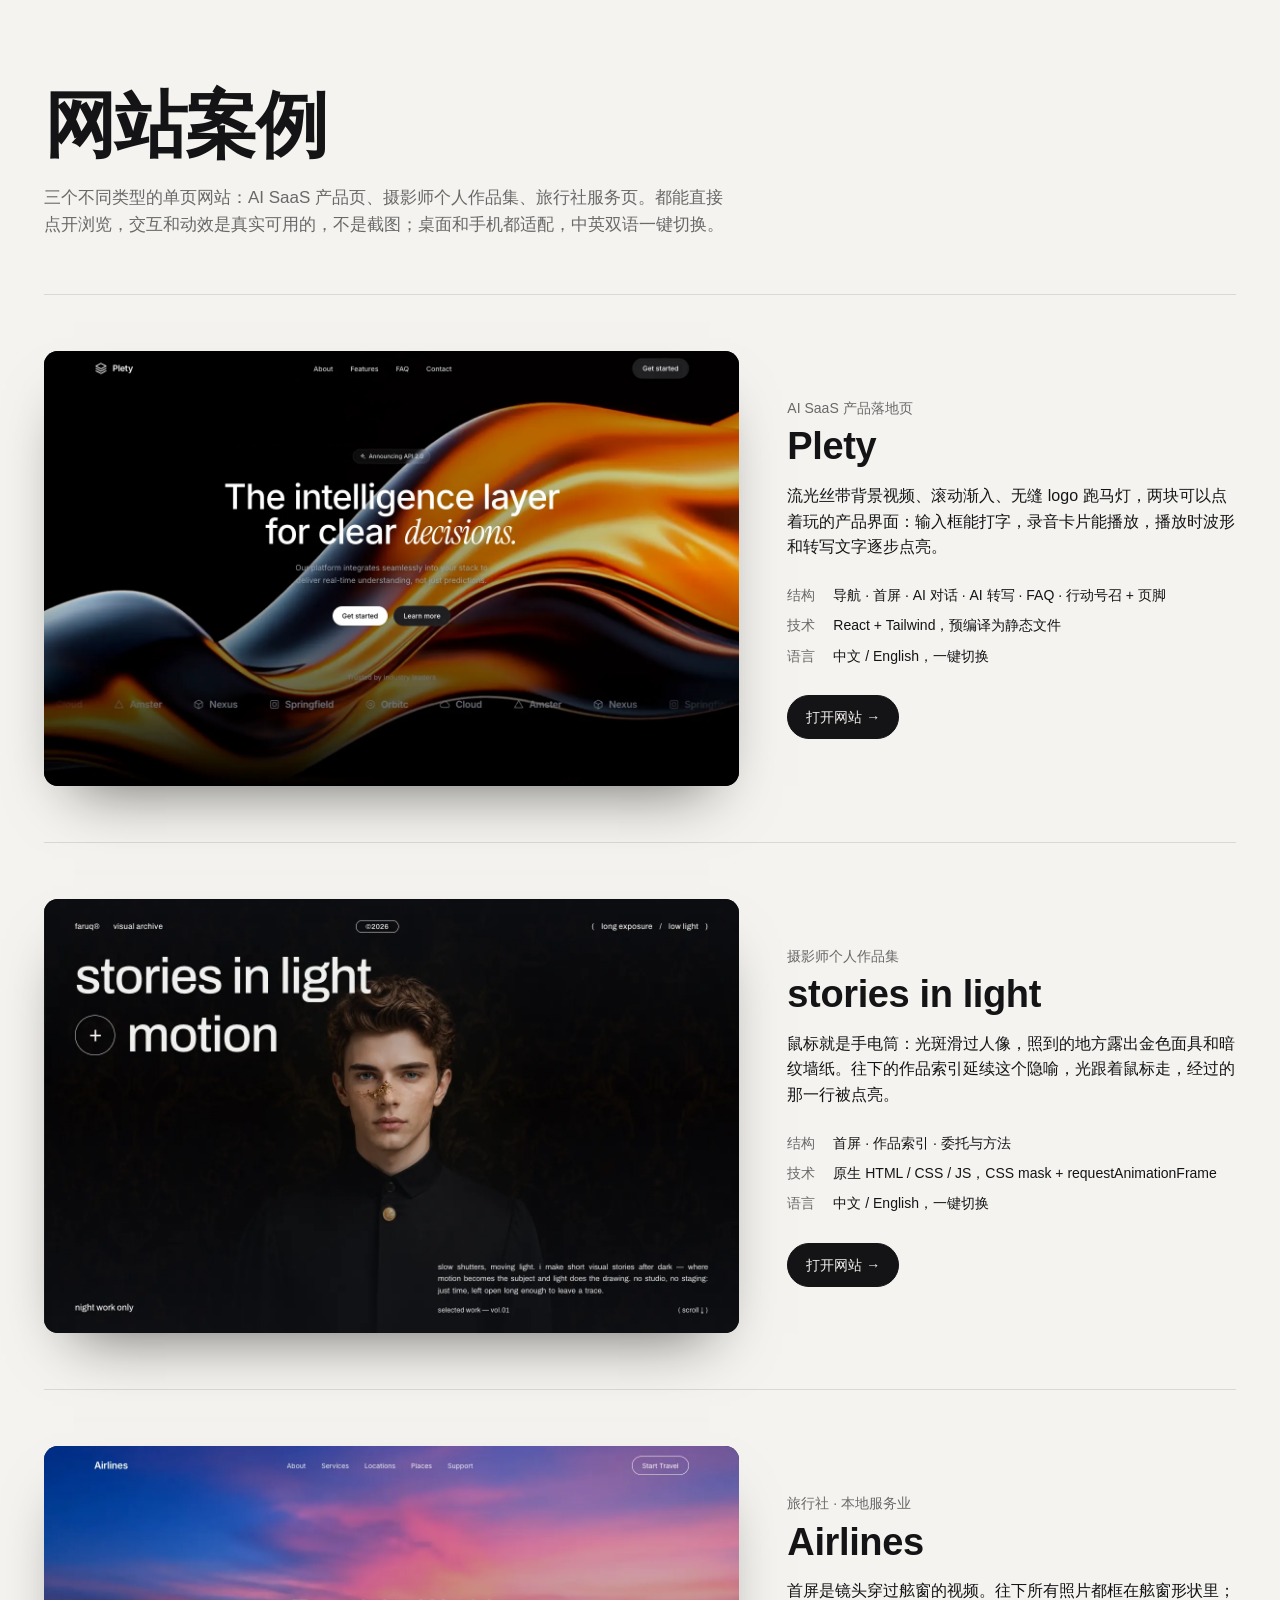
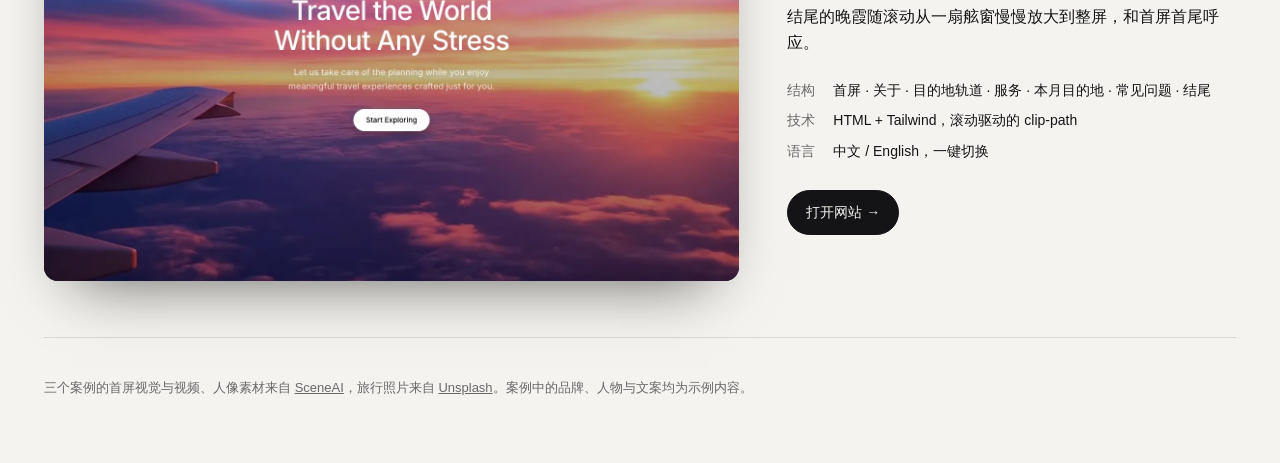
==== index.html @ 075b066f "发布网站案例：Plety / stories in light / Airlines（中英双语） Co-Authored-By: Claude Opus 5.5 <noreply@anthropic." ====
<!doctype html>
<html lang="zh-CN">
<head>
  <meta charset="utf-8" />
  <meta name="viewport" content="width=device-width, initial-scale=1" />
  <meta name="color-scheme" content="light dark" />
  <meta name="theme-color" content="#f4f3ef" media="(prefers-color-scheme: light)" />
  <meta name="theme-color" content="#0e0e10" media="(prefers-color-scheme: dark)" />
  <title>网站案例</title>
  <meta name="description" content="三个不同类型的单页网站案例：AI SaaS 产品页、摄影师作品集、旅行社服务页。" />
  <style>
    :root {
      --bg: #0e0e10;
      --fg: #f2f1ee;
      --muted: rgba(242, 241, 238, 0.62);
      --rule: rgba(242, 241, 238, 0.12);
    }
    @media (prefers-color-scheme: light) {
      :root:not([data-theme="dark"]) {
        --bg: #f4f3ef;
        --fg: #141416;
        --muted: rgba(20, 20, 22, 0.62);
        --rule: rgba(20, 20, 22, 0.12);
      }
    }
    *, *::before, *::after { box-sizing: border-box; }
    html, body { margin: 0; background: var(--bg); color: var(--fg); }
    body {
      touch-action: manipulation;
      font-family: -apple-system, BlinkMacSystemFont, "PingFang SC", "Hiragino Sans GB", "Microsoft YaHei", "Helvetica Neue", sans-serif;
      -webkit-font-smoothing: antialiased;
      line-height: 1.6;
    }
    a { color: inherit; }
    .wrap { max-width: 1240px; margin: 0 auto; padding: 0 24px; }
    header { padding: 88px 0 56px; border-bottom: 1px solid var(--rule); }
    h1 { margin: 0; font-size: clamp(40px, 6vw, 72px); font-weight: 600; letter-spacing: -0.02em; line-height: 1.05; }
    .lede { margin: 20px 0 0; max-width: 40em; font-size: 17px; color: var(--muted); }
    .case {
      display: grid;
      grid-template-columns: minmax(0, 1.55fr) minmax(0, 1fr);
      gap: 48px;
      align-items: center;
      padding: 56px 0;
      border-bottom: 1px solid var(--rule);
    }
    .shot {
      display: block;
      border-radius: 14px;
      overflow: hidden;
      aspect-ratio: 16 / 10;
      background: #1a1a1d;
      box-shadow: 0 30px 60px -30px rgba(0, 0, 0, 0.6);
    }
    .shot img { width: 100%; height: 100%; object-fit: cover; display: block; transition: transform 0.8s cubic-bezier(0.16, 1, 0.3, 1); }
    .shot:hover img, .shot:focus-visible img { transform: scale(1.025); }
    .shot:focus-visible { outline: 2px solid var(--fg); outline-offset: 4px; }
    .type { margin: 0; font-size: 14px; color: var(--muted); }
    .case h2 { margin: 6px 0 14px; font-size: clamp(28px, 3vw, 38px); font-weight: 600; letter-spacing: -0.01em; line-height: 1.15; }
    .case p.pitch { margin: 0; font-size: 16px; }
    dl { margin: 24px 0 0; display: grid; grid-template-columns: auto 1fr; gap: 8px 18px; font-size: 14px; }
    dt { color: var(--muted); }
    dd { margin: 0; }
    .links { margin-top: 28px; display: flex; flex-wrap: wrap; gap: 12px; }
    .btn {
      display: inline-flex; align-items: center; gap: 6px;
      padding: 10px 18px; border-radius: 999px; font-size: 14px; text-decoration: none;
      border: 1px solid var(--rule); transition: background-color 0.2s, border-color 0.2s;
    }
    .btn:hover { border-color: var(--fg); }
    .btn.primary { background: var(--fg); color: var(--bg); border-color: var(--fg); }
    .btn.primary:hover { opacity: 0.88; }
    .btn:focus-visible { outline: 2px solid var(--fg); outline-offset: 3px; }
    footer { padding: 40px 0 64px; font-size: 13px; color: var(--muted); }
    @media (max-width: 820px) {
      header { padding: 56px 0 40px; }
      .case { grid-template-columns: 1fr; gap: 24px; padding: 40px 0; }
    }
  </style>
</head>
<body>
  <div class="wrap">
    <header>
      <h1>网站案例</h1>
      <p class="lede">三个不同类型的单页网站：AI SaaS 产品页、摄影师个人作品集、旅行社服务页。都能直接点开浏览，交互和动效是真实可用的，不是截图；桌面和手机都适配，中英双语一键切换。</p>
    </header>

    <main>
      <article class="case">
        <a class="shot" href="01-clarion-ai-saas/index.html" aria-label="打开 Plety 网站">
          <img src="covers/01.webp" alt="Plety 首屏：黑底上流动的橙色 3D 丝带，标题 The intelligence layer for clear decisions" width="1440" height="900" fetchpriority="high" />
        </a>
        <div>
          <p class="type">AI SaaS 产品落地页</p>
          <h2>Plety</h2>
          <p class="pitch">流光丝带背景视频、滚动渐入、无缝 logo 跑马灯，两块可以点着玩的产品界面：输入框能打字，录音卡片能播放，播放时波形和转写文字逐步点亮。</p>
          <dl>
            <dt>结构</dt><dd>导航 · 首屏 · AI 对话 · AI 转写 · FAQ · 行动号召 + 页脚</dd>
            <dt>技术</dt><dd>React + Tailwind，预编译为静态文件</dd>
            <dt>语言</dt><dd>中文 / English，一键切换</dd>
          </dl>
          <div class="links">
            <a class="btn primary" href="01-clarion-ai-saas/index.html">打开网站 →</a>
          </div>
        </div>
      </article>

      <article class="case">
        <a class="shot" href="02-stories-in-light/index.html" aria-label="打开 faruq 作品集网站">
          <img src="covers/02.webp" alt="faruq 作品集首屏：暗调人像，鼠标所到之处露出金色面具" width="1440" height="900" loading="lazy" />
        </a>
        <div>
          <p class="type">摄影师个人作品集</p>
          <h2>stories in light</h2>
          <p class="pitch">鼠标就是手电筒：光斑滑过人像，照到的地方露出金色面具和暗纹墙纸。往下的作品索引延续这个隐喻，光跟着鼠标走，经过的那一行被点亮。</p>
          <dl>
            <dt>结构</dt><dd>首屏 · 作品索引 · 委托与方法</dd>
            <dt>技术</dt><dd>原生 HTML / CSS / JS，CSS mask + requestAnimationFrame</dd>
            <dt>语言</dt><dd>中文 / English，一键切换</dd>
          </dl>
          <div class="links">
            <a class="btn primary" href="02-stories-in-light/index.html">打开网站 →</a>
          </div>
        </div>
      </article>

      <article class="case">
        <a class="shot" href="03-airlines-travel/index.html" aria-label="打开 Airlines 网站">
          <img src="covers/03.webp" alt="Airlines 首屏：透过飞机舷窗看到的紫粉色晚霞" width="1440" height="900" loading="lazy" />
        </a>
        <div>
          <p class="type">旅行社 · 本地服务业</p>
          <h2>Airlines</h2>
          <p class="pitch">首屏是镜头穿过舷窗的视频。往下所有照片都框在舷窗形状里；结尾的晚霞随滚动从一扇舷窗慢慢放大到整屏，和首屏首尾呼应。</p>
          <dl>
            <dt>结构</dt><dd>首屏 · 关于 · 目的地轨道 · 服务 · 本月目的地 · 常见问题 · 结尾</dd>
            <dt>技术</dt><dd>HTML + Tailwind，滚动驱动的 clip-path</dd>
            <dt>语言</dt><dd>中文 / English，一键切换</dd>
          </dl>
          <div class="links">
            <a class="btn primary" href="03-airlines-travel/index.html">打开网站 →</a>
          </div>
        </div>
      </article>
    </main>

    <footer>
      三个案例的首屏视觉与视频、人像素材来自 <a href="https://sceneai.art" rel="noopener" target="_blank">SceneAI</a>，旅行照片来自 <a href="https://unsplash.com" rel="noopener" target="_blank">Unsplash</a>。案例中的品牌、人物与文案均为示例内容。
    </footer>
  </div>
</body>
</html>
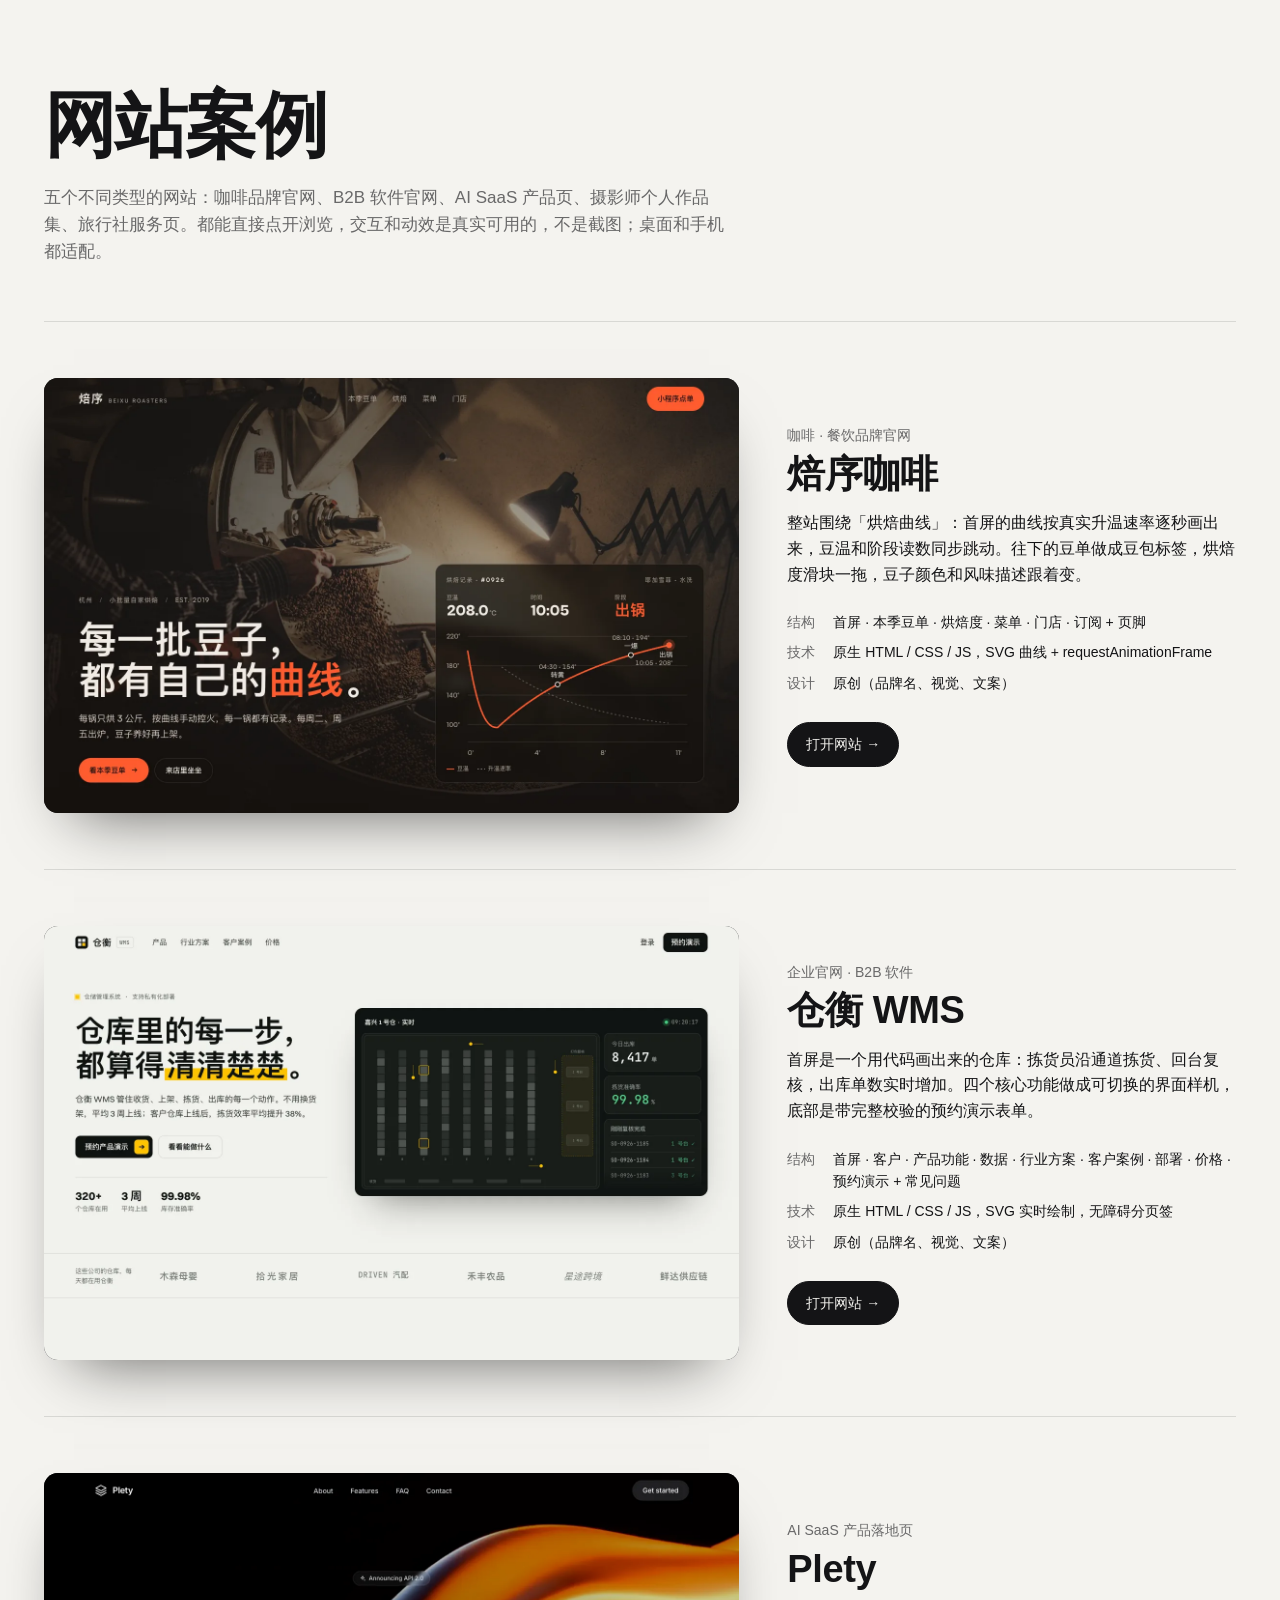
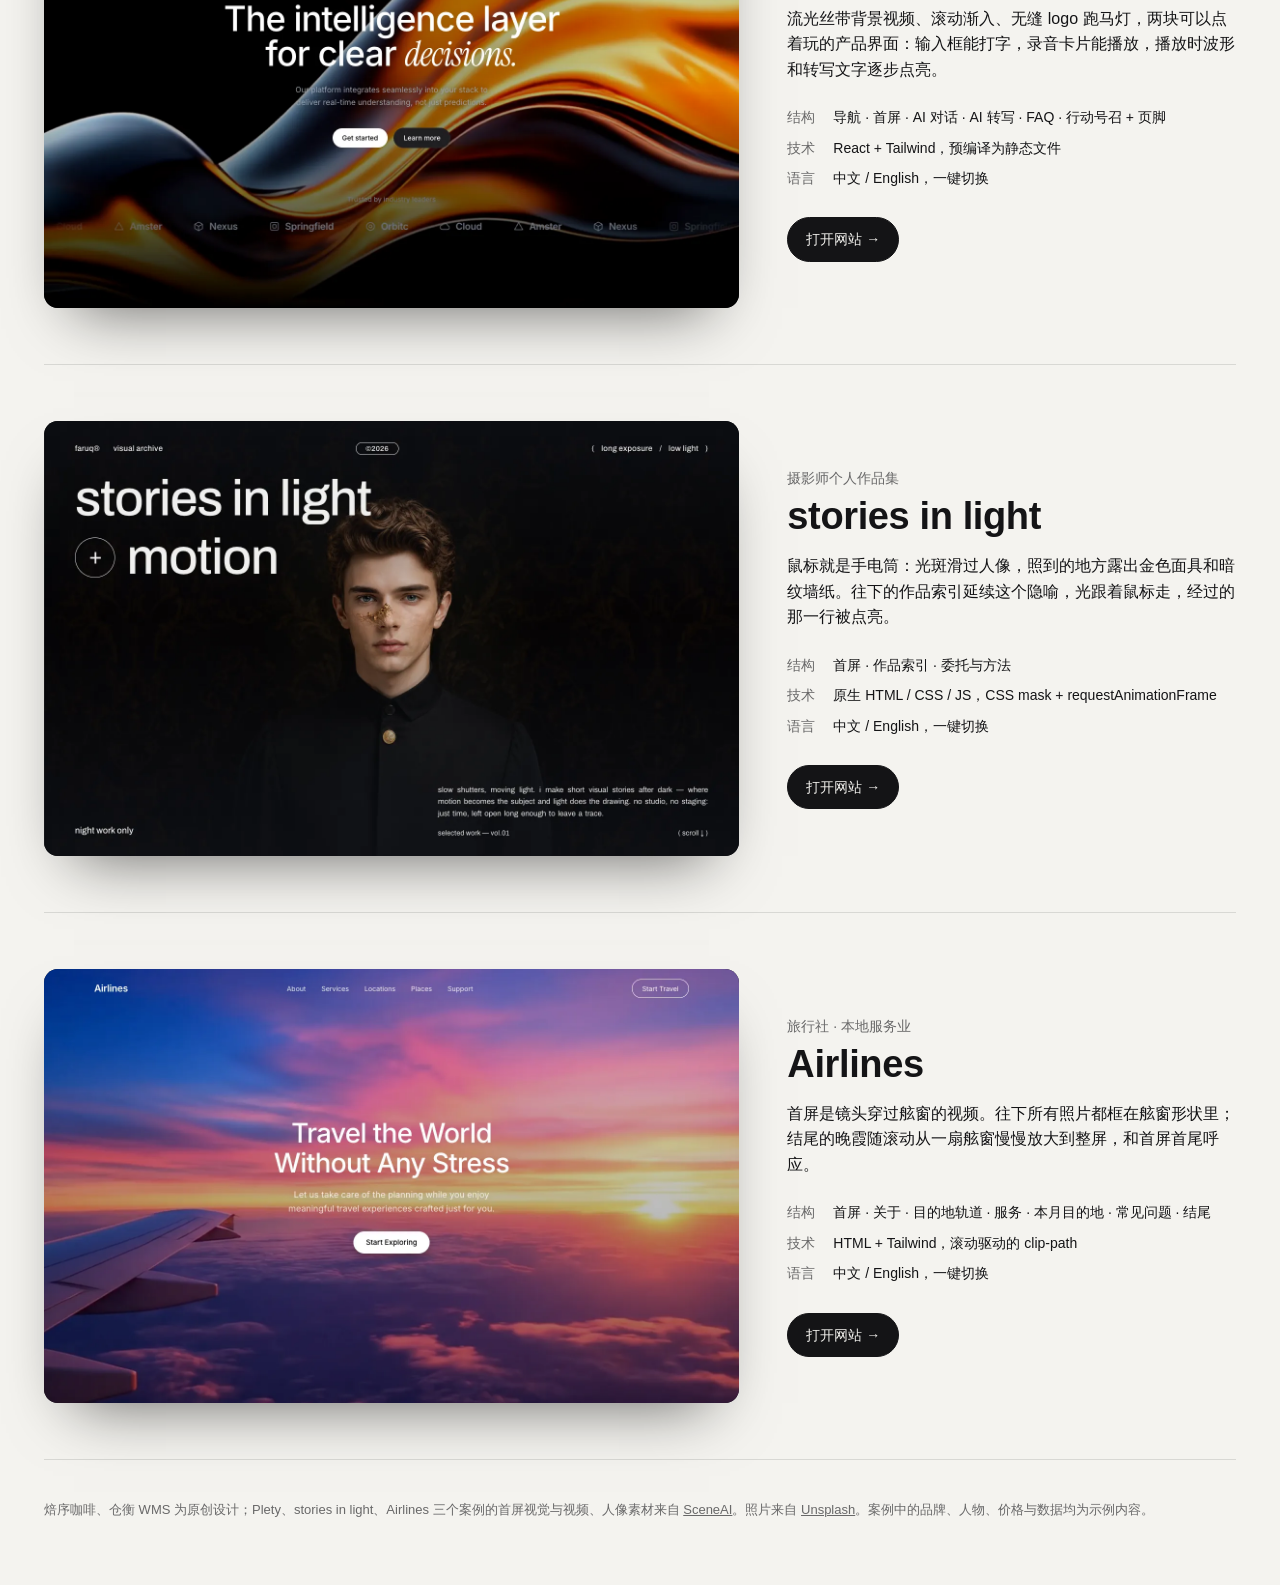
==== commit a4eb0e0f: "更新网站案例 2026-09-25 Co-Authored-By: Claude Opus 5.5 <noreply@anthropic.com>" ====
--- a/index.html
+++ b/index.html
@@ -3,11 +3,12 @@
 <head>
   <meta charset="utf-8" />
   <meta name="viewport" content="width=device-width, initial-scale=1" />
+  <link rel="icon" href="data:image/svg+xml,<svg xmlns='http://www.w3.org/2000/svg' viewBox='0 0 32 32'><rect width='32' height='32' rx='8' fill='%23141416'/><path d='M9 11h14M9 16h14M9 21h9' stroke='%23f2f1ee' stroke-width='2.5' stroke-linecap='round'/></svg>" />
   <meta name="color-scheme" content="light dark" />
   <meta name="theme-color" content="#f4f3ef" media="(prefers-color-scheme: light)" />
   <meta name="theme-color" content="#0e0e10" media="(prefers-color-scheme: dark)" />
   <title>网站案例</title>
-  <meta name="description" content="三个不同类型的单页网站案例：AI SaaS 产品页、摄影师作品集、旅行社服务页。" />
+  <meta name="description" content="五个不同类型的网站案例：咖啡品牌官网、B2B 软件官网、AI SaaS 产品页、摄影师作品集、旅行社服务页。" />
   <style>
     :root {
       --bg: #0e0e10;
@@ -82,13 +83,50 @@
   <div class="wrap">
     <header>
       <h1>网站案例</h1>
-      <p class="lede">三个不同类型的单页网站：AI SaaS 产品页、摄影师个人作品集、旅行社服务页。都能直接点开浏览，交互和动效是真实可用的，不是截图；桌面和手机都适配，中英双语一键切换。</p>
+      <p class="lede">五个不同类型的网站：咖啡品牌官网、B2B 软件官网、AI SaaS 产品页、摄影师个人作品集、旅行社服务页。都能直接点开浏览，交互和动效是真实可用的，不是截图；桌面和手机都适配。</p>
     </header>
 
     <main>
       <article class="case">
+        <a class="shot" href="04-roastery-coffee/index.html" aria-label="打开焙序咖啡网站">
+          <img src="covers/04.webp" alt="焙序咖啡首屏：烘焙机前倒出咖啡豆的照片，右侧是一条实时画出的烘焙曲线" width="1440" height="900" fetchpriority="high" />
+        </a>
+        <div>
+          <p class="type">咖啡 · 餐饮品牌官网</p>
+          <h2>焙序咖啡</h2>
+          <p class="pitch">整站围绕「烘焙曲线」：首屏的曲线按真实升温速率逐秒画出来，豆温和阶段读数同步跳动。往下的豆单做成豆包标签，烘焙度滑块一拖，豆子颜色和风味描述跟着变。</p>
+          <dl>
+            <dt>结构</dt><dd>首屏 · 本季豆单 · 烘焙度 · 菜单 · 门店 · 订阅 + 页脚</dd>
+            <dt>技术</dt><dd>原生 HTML / CSS / JS，SVG 曲线 + requestAnimationFrame</dd>
+            <dt>设计</dt><dd>原创（品牌名、视觉、文案）</dd>
+          </dl>
+          <div class="links">
+            <a class="btn primary" href="04-roastery-coffee/index.html">打开网站 →</a>
+          </div>
+        </div>
+      </article>
+
+      <article class="case">
+        <a class="shot" href="05-b2b-warehouse/index.html" aria-label="打开仓衡 WMS 网站">
+          <img src="covers/05.webp" alt="仓衡 WMS 首屏：标题“仓库里的每一步，都算得清清楚楚”，右侧是实时的仓库俯视画面" width="1440" height="900" loading="lazy" />
+        </a>
+        <div>
+          <p class="type">企业官网 · B2B 软件</p>
+          <h2>仓衡 WMS</h2>
+          <p class="pitch">首屏是一个用代码画出来的仓库：拣货员沿通道拣货、回台复核，出库单数实时增加。四个核心功能做成可切换的界面样机，底部是带完整校验的预约演示表单。</p>
+          <dl>
+            <dt>结构</dt><dd>首屏 · 客户 · 产品功能 · 数据 · 行业方案 · 客户案例 · 部署 · 价格 · 预约演示 + 常见问题</dd>
+            <dt>技术</dt><dd>原生 HTML / CSS / JS，SVG 实时绘制，无障碍分页签</dd>
+            <dt>设计</dt><dd>原创（品牌名、视觉、文案）</dd>
+          </dl>
+          <div class="links">
+            <a class="btn primary" href="05-b2b-warehouse/index.html">打开网站 →</a>
+          </div>
+        </div>
+      </article>
+      <article class="case">
         <a class="shot" href="01-clarion-ai-saas/index.html" aria-label="打开 Plety 网站">
-          <img src="covers/01.webp" alt="Plety 首屏：黑底上流动的橙色 3D 丝带，标题 The intelligence layer for clear decisions" width="1440" height="900" fetchpriority="high" />
+          <img src="covers/01.webp" alt="Plety 首屏：黑底上流动的橙色 3D 丝带，标题 The intelligence layer for clear decisions" width="1440" height="900" loading="lazy" />
         </a>
         <div>
           <p class="type">AI SaaS 产品落地页</p>
@@ -145,7 +183,7 @@
     </main>
 
     <footer>
-      三个案例的首屏视觉与视频、人像素材来自 <a href="https://sceneai.art" rel="noopener" target="_blank">SceneAI</a>，旅行照片来自 <a href="https://unsplash.com" rel="noopener" target="_blank">Unsplash</a>。案例中的品牌、人物与文案均为示例内容。
+      焙序咖啡、仓衡 WMS 为原创设计；Plety、stories in light、Airlines 三个案例的首屏视觉与视频、人像素材来自 <a href="https://sceneai.art" rel="noopener" target="_blank">SceneAI</a>。照片来自 <a href="https://unsplash.com" rel="noopener" target="_blank">Unsplash</a>。案例中的品牌、人物、价格与数据均为示例内容。
     </footer>
   </div>
 </body>
